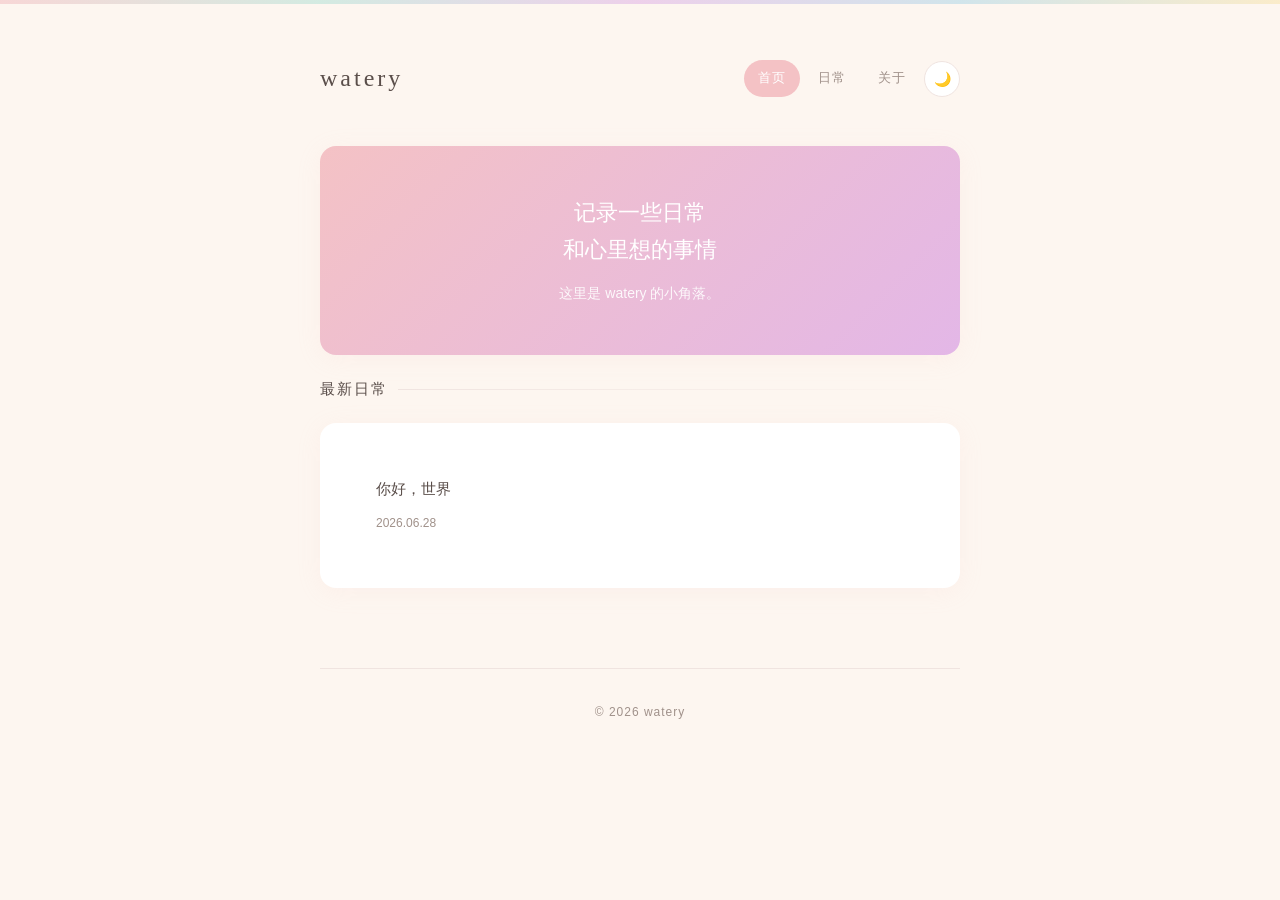
==== index.html @ 629c5b5e "init: 马卡龙风格个人网站" ====
<!DOCTYPE html>
<html lang="zh-CN">
<head>
  <meta charset="UTF-8">
  <meta name="viewport" content="width=device-width, initial-scale=1.0">
  <title>watery</title>
  <link rel="stylesheet" href="css/style.css">
</head>
<body>
  <div class="container">
    <header>
      <div class="header-inner">
        <div class="site-title"><a href="index.html">watery</a></div>
        <div class="nav-links">
          <a href="index.html" class="active">首页</a>
          <a href="journal.html">日常</a>
          <a href="about.html">关于</a>
          <button class="theme-toggle" id="themeToggle">🌙</button>
        </div>
      </div>
    </header>

    <main>
      <div class="card hero-card">
        <h1>记录一些日常<br>和心里想的事情</h1>
        <p>这里是 watery 的小角落。</p>
      </div>

      <div class="section-title">最新日常</div>

      <div class="card" id="postList">
        <div class="empty-state">加载中...</div>
      </div>
    </main>

    <footer>
      &copy; 2026 watery
    </footer>
  </div>

  <script src="js/main.js"></script>
</body>
</html>
---- css/style.css ----
:root {
  --bg: #fdf6f0;
  --bg-card: #ffffff;
  --text: #5a4e4a;
  --text-light: #a0918a;
  --pink: #f4c2c5;
  --mint: #b7e3d8;
  --lavender: #e3b7e7;
  --blue: #b3d9e8;
  --yellow: #f9e5b1;
  --border: #f0e4e0;
  --shadow: 0 4px 24px rgba(244, 194, 197, 0.12);
  --shadow-hover: 0 8px 32px rgba(244, 194, 197, 0.2);
  --radius: 16px;
  --radius-sm: 10px;
  --font-heading: "Yu Mincho", "游明朝", "Noto Serif SC", serif;
  --font-body: "Hiragino Sans", "ヒラギノ角ゴ Pro", "Noto Sans SC", -apple-system, sans-serif;
}

[data-theme="dark"] {
  --bg: #2d2528;
  --bg-card: #3d3236;
  --text: #e8ddd8;
  --text-light: #a89890;
  --pink: #d4949a;
  --mint: #8abfb4;
  --lavender: #b88cc0;
  --blue: #8aaec4;
  --yellow: #c9b88a;
  --border: #4d3e3e;
  --shadow: 0 4px 24px rgba(0, 0, 0, 0.2);
  --shadow-hover: 0 8px 32px rgba(0, 0, 0, 0.3);
}

* {
  margin: 0;
  padding: 0;
  box-sizing: border-box;
}

body {
  font-family: var(--font-body);
  background: var(--bg);
  color: var(--text);
  line-height: 1.9;
  font-size: 15px;
  transition: background 0.3s, color 0.3s;
  -webkit-font-smoothing: antialiased;
}

a {
  color: var(--pink);
  text-decoration: none;
  transition: color 0.2s;
}

a:hover {
  color: var(--lavender);
}

.container {
  max-width: 680px;
  margin: 0 auto;
  padding: 0 20px;
}

header {
  padding: 40px 0 24px;
  position: relative;
}

header::after {
  content: '';
  position: absolute;
  top: 0;
  left: 50%;
  transform: translateX(-50%);
  width: 100vw;
  height: 4px;
  background: linear-gradient(90deg, var(--pink), var(--mint), var(--lavender), var(--blue), var(--yellow));
  opacity: 0.6;
}

.header-inner {
  display: flex;
  justify-content: space-between;
  align-items: center;
  padding-top: 16px;
}

.site-title {
  font-family: var(--font-heading);
  font-size: 24px;
  font-weight: 400;
  letter-spacing: 3px;
}

.site-title a {
  color: var(--text);
}

.site-title a:hover {
  color: var(--text);
}

.nav-links {
  display: flex;
  align-items: center;
  gap: 4px;
}

.nav-links a {
  font-size: 13px;
  padding: 6px 14px;
  color: var(--text-light);
  letter-spacing: 1px;
  border-radius: 20px;
  transition: all 0.2s;
}

.nav-links a:hover {
  background: var(--pink);
  color: #fff;
}

.nav-links a.active {
  background: var(--pink);
  color: #fff;
}

.theme-toggle {
  background: var(--bg-card);
  border: 1px solid var(--border);
  color: var(--text-light);
  cursor: pointer;
  font-size: 14px;
  width: 36px;
  height: 36px;
  border-radius: 50%;
  transition: all 0.2s;
  display: flex;
  align-items: center;
  justify-content: center;
}

.theme-toggle:hover {
  border-color: var(--pink);
  color: var(--pink);
}

main {
  padding: 20px 0 60px;
}

.card {
  background: var(--bg-card);
  border-radius: var(--radius);
  box-shadow: var(--shadow);
  padding: 32px;
  margin-bottom: 20px;
  transition: box-shadow 0.3s, transform 0.2s;
}

.card:hover {
  box-shadow: var(--shadow-hover);
}

.hero-card {
  background: linear-gradient(135deg, var(--pink), var(--lavender));
  color: #fff;
  text-align: center;
  padding: 48px 32px;
}

.hero-card h1 {
  font-family: var(--font-heading);
  font-size: 22px;
  font-weight: 400;
  line-height: 1.7;
  color: #fff;
}

.hero-card p {
  margin-top: 12px;
  font-size: 14px;
  opacity: 0.9;
}

.section-title {
  font-family: var(--font-heading);
  font-size: 15px;
  font-weight: 400;
  letter-spacing: 2px;
  color: var(--text);
  margin-bottom: 20px;
  display: flex;
  align-items: center;
  gap: 10px;
}

.section-title::after {
  content: '';
  flex: 1;
  height: 1px;
  background: linear-gradient(90deg, var(--border), transparent);
}

.post-card {
  display: block;
  padding: 20px 24px;
  border-radius: var(--radius-sm);
  transition: all 0.2s;
  text-decoration: none;
}

.post-card:hover {
  background: rgba(244, 194, 197, 0.08);
}

.post-card .post-title {
  font-size: 15px;
  color: var(--text);
  display: block;
  margin-bottom: 4px;
}

.post-card .post-date {
  font-size: 12px;
  color: var(--text-light);
}

.post-card:hover .post-title {
  color: var(--pink);
}

.empty-state {
  text-align: center;
  padding: 40px 20px;
  color: var(--text-light);
  font-size: 14px;
}

.page-content {
  padding: 8px 0;
}

.page-content h2 {
  font-family: var(--font-heading);
  font-size: 17px;
  font-weight: 400;
  margin-top: 28px;
  margin-bottom: 10px;
  color: var(--text);
}

.page-content p {
  margin-bottom: 14px;
  color: var(--text);
}

.page-content .text-muted {
  color: var(--text-light);
  font-size: 13px;
}

.macaron-tag {
  display: inline-block;
  padding: 3px 12px;
  border-radius: 20px;
  font-size: 12px;
  background: var(--mint);
  color: #fff;
  margin-right: 6px;
  margin-bottom: 6px;
}

.macaron-tag.pink {
  background: var(--pink);
}

.macaron-tag.lavender {
  background: var(--lavender);
}

.macaron-tag.blue {
  background: var(--blue);
}

.macaron-tag.yellow {
  background: var(--yellow);
  color: var(--text);
}

article {
  padding: 12px 0;
}

article h1 {
  font-family: var(--font-heading);
  font-size: 21px;
  font-weight: 400;
  margin-bottom: 6px;
}

article .meta {
  color: var(--text-light);
  font-size: 12px;
  margin-bottom: 28px;
}

article p {
  margin-bottom: 18px;
  line-height: 2;
}

article hr {
  border: none;
  border-top: 1px solid var(--border);
  margin: 36px 0;
}

footer {
  padding: 32px 0;
  text-align: center;
  color: var(--text-light);
  font-size: 12px;
  letter-spacing: 1px;
  border-top: 1px solid var(--border);
}

@media (max-width: 600px) {
  .container {
    padding: 0 14px;
  }

  header {
    padding: 32px 0 16px;
  }

  .site-title {
    font-size: 20px;
  }

  .nav-links a {
    font-size: 12px;
    padding: 4px 10px;
  }

  .card {
    padding: 24px 20px;
  }

  .hero-card {
    padding: 36px 24px;
  }

  .hero-card h1 {
    font-size: 18px;
  }

  .post-card {
    padding: 16px 18px;
  }
}
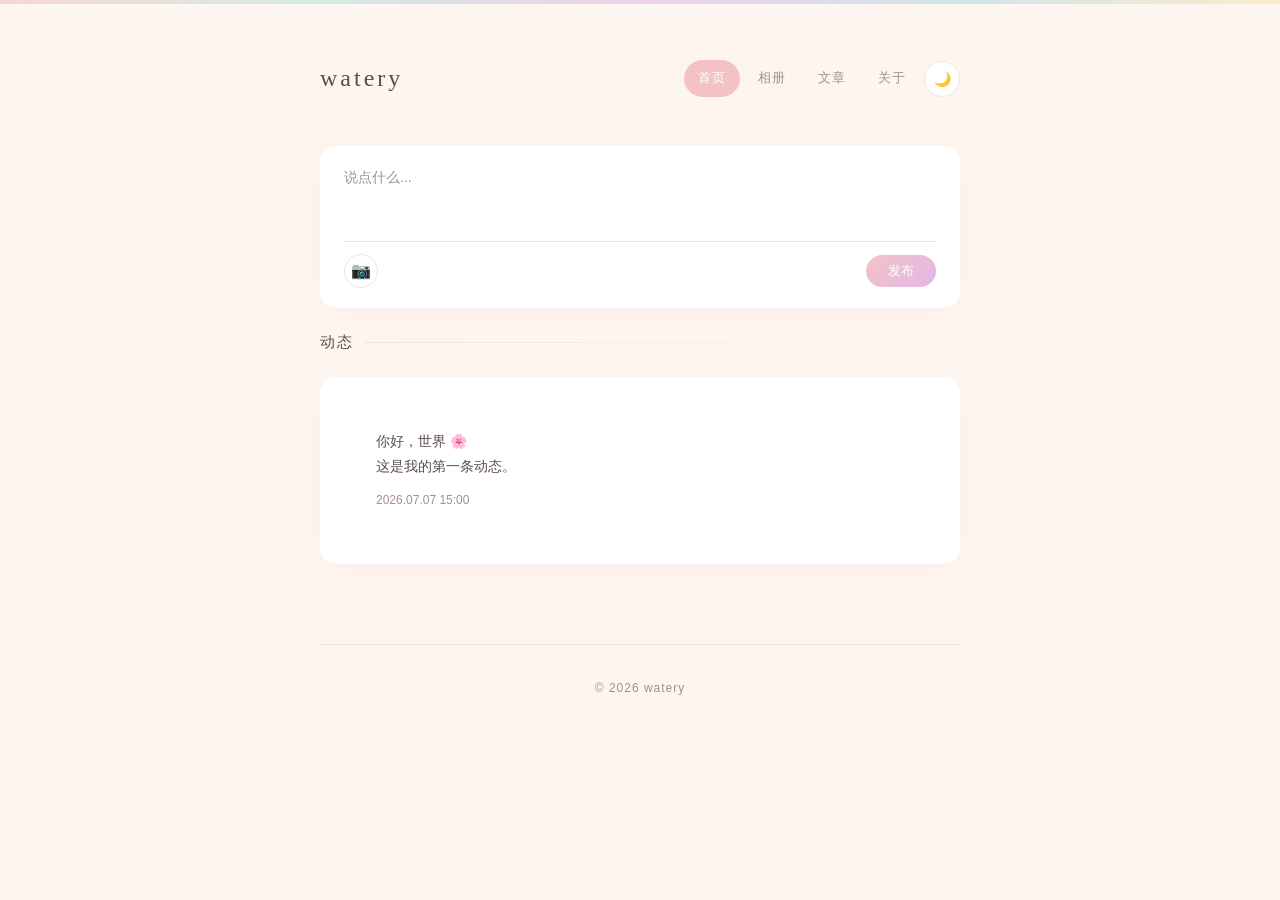
==== commit 7687ffcc: "feat: 朋友圈动态 + 相册功能" ====
--- a/index.html
+++ b/index.html
@@ -13,7 +13,8 @@
         <div class="site-title"><a href="index.html">watery</a></div>
         <div class="nav-links">
           <a href="index.html" class="active">首页</a>
-          <a href="journal.html">日常</a>
+          <a href="photos.html">相册</a>
+          <a href="journal.html">文章</a>
           <a href="about.html">关于</a>
           <button class="theme-toggle" id="themeToggle">🌙</button>
         </div>
@@ -21,14 +22,22 @@
     </header>
 
     <main>
-      <div class="card hero-card">
-        <h1>记录一些日常<br>和心里想的事情</h1>
-        <p>这里是 watery 的小角落。</p>
+      <div class="card moment-box">
+        <textarea id="momentText" placeholder="说点什么..." rows="1"></textarea>
+        <div class="image-preview" id="imagePreview"></div>
+        <div id="momentMsg" class="msg"></div>
+        <div class="moment-actions">
+          <div class="moment-actions-left">
+            <label class="moment-img-btn" title="添加照片">&#128247;</label>
+            <input type="file" id="imageInput" accept="image/*" multiple style="display:none">
+          </div>
+          <button class="moment-publish-btn" id="publishBtn">发布</button>
+        </div>
       </div>
 
-      <div class="section-title">最新日常</div>
+      <div class="section-title">动态</div>
 
-      <div class="card" id="postList">
+      <div class="card" id="momentsFeed">
         <div class="empty-state">加载中...</div>
       </div>
     </main>
@@ -38,6 +47,28 @@
     </footer>
   </div>
 
+  <div class="lightbox" id="lightbox">
+    <img id="lightboxImg" src="" alt="">
+  </div>
+
+  <div class="token-modal" id="tokenModal">
+    <div class="token-modal-content">
+      <h2>首次使用需要设置</h2>
+      <p>在 GitHub 创建一个访问令牌，就能在这里直接发布了。</p>
+      <ol>
+        <li>打开 <a href="https://github.com/settings/tokens" target="_blank">github.com/settings/tokens</a></li>
+        <li>点 <strong>Generate new token (classic)</strong></li>
+        <li>Note 填 <code>watery-site</code></li>
+        <li>Expiration 选 <strong>No expiration</strong></li>
+        <li>勾选 <strong>repo</strong>（一整栏）</li>
+        <li>点 <strong>Generate token</strong></li>
+        <li>复制生成的令牌（ghp_ 开头）</li>
+      </ol>
+      <input type="password" id="tokenInput" placeholder="粘贴你的 GitHub 令牌">
+      <button class="btn btn-primary" onclick="confirmToken()">确认</button>
+    </div>
+  </div>
+
   <script src="js/main.js"></script>
 </body>
 </html>
--- a/css/style.css
+++ b/css/style.css
@@ -319,6 +319,277 @@
   margin: 36px 0;
 }
 
+.moment-box {
+  padding: 20px 24px;
+}
+
+.moment-box textarea {
+  width: 100%;
+  border: none;
+  background: transparent;
+  color: var(--text);
+  font-family: var(--font-body);
+  font-size: 14px;
+  line-height: 1.7;
+  resize: none;
+  outline: none;
+  min-height: 44px;
+}
+
+.moment-box textarea::placeholder {
+  color: var(--text-light);
+}
+
+.moment-actions {
+  display: flex;
+  justify-content: space-between;
+  align-items: center;
+  margin-top: 12px;
+  padding-top: 12px;
+  border-top: 1px solid var(--border);
+}
+
+.moment-actions-left {
+  display: flex;
+  align-items: center;
+  gap: 8px;
+}
+
+.moment-img-btn {
+  background: none;
+  border: 1px solid var(--border);
+  border-radius: 50%;
+  width: 34px;
+  height: 34px;
+  cursor: pointer;
+  font-size: 16px;
+  display: flex;
+  align-items: center;
+  justify-content: center;
+  color: var(--text-light);
+  transition: all 0.2s;
+}
+
+.moment-img-btn:hover {
+  border-color: var(--pink);
+  color: var(--pink);
+}
+
+.moment-publish-btn {
+  padding: 7px 22px;
+  border-radius: 20px;
+  border: none;
+  background: linear-gradient(135deg, var(--pink), var(--lavender));
+  color: #fff;
+  font-size: 13px;
+  cursor: pointer;
+  transition: opacity 0.2s;
+}
+
+.moment-publish-btn:hover {
+  opacity: 0.85;
+}
+
+.moment-publish-btn:disabled {
+  opacity: 0.5;
+  cursor: not-allowed;
+}
+
+.image-preview {
+  display: flex;
+  gap: 8px;
+  flex-wrap: wrap;
+  margin-top: 10px;
+}
+
+.image-preview img {
+  width: 60px;
+  height: 60px;
+  object-fit: cover;
+  border-radius: 8px;
+  border: 1px solid var(--border);
+}
+
+.moment-item {
+  padding: 20px 24px;
+  border-bottom: 1px solid var(--border);
+}
+
+.moment-item:last-child {
+  border-bottom: none;
+}
+
+.moment-text {
+  font-size: 14px;
+  line-height: 1.8;
+  color: var(--text);
+  white-space: pre-wrap;
+  word-break: break-word;
+}
+
+.moment-images {
+  display: grid;
+  grid-template-columns: repeat(3, 1fr);
+  gap: 6px;
+  margin-top: 12px;
+}
+
+.moment-images img {
+  width: 100%;
+  aspect-ratio: 1;
+  object-fit: cover;
+  border-radius: 8px;
+  cursor: pointer;
+  transition: opacity 0.2s;
+}
+
+.moment-images img:hover {
+  opacity: 0.85;
+}
+
+.moment-images:has(img:only-child) {
+  grid-template-columns: 1fr;
+  max-width: 60%;
+}
+
+.moment-images:has(img:nth-child(2):last-child) {
+  grid-template-columns: 1fr 1fr;
+}
+
+.moment-date {
+  font-size: 12px;
+  color: var(--text-light);
+  margin-top: 10px;
+}
+
+.lightbox {
+  display: none;
+  position: fixed;
+  inset: 0;
+  background: rgba(0,0,0,0.85);
+  z-index: 1000;
+  justify-content: center;
+  align-items: center;
+  cursor: pointer;
+}
+
+.lightbox.active {
+  display: flex;
+}
+
+.lightbox img {
+  max-width: 90vw;
+  max-height: 90vh;
+  object-fit: contain;
+  border-radius: 8px;
+}
+
+.photo-grid {
+  display: grid;
+  grid-template-columns: repeat(3, 1fr);
+  gap: 8px;
+}
+
+.photo-grid img {
+  width: 100%;
+  aspect-ratio: 1;
+  object-fit: cover;
+  border-radius: var(--radius-sm);
+  cursor: pointer;
+  transition: opacity 0.2s;
+}
+
+.photo-grid img:hover {
+  opacity: 0.85;
+}
+
+.photo-empty {
+  text-align: center;
+  padding: 60px 20px;
+  color: var(--text-light);
+  font-size: 14px;
+}
+
+.token-modal {
+  display: none;
+  position: fixed;
+  inset: 0;
+  background: rgba(0,0,0,0.5);
+  z-index: 999;
+  justify-content: center;
+  align-items: center;
+  padding: 20px;
+}
+
+.token-modal.active {
+  display: flex;
+}
+
+.token-modal-content {
+  background: var(--bg-card);
+  border-radius: var(--radius);
+  box-shadow: var(--shadow-hover);
+  padding: 32px;
+  max-width: 460px;
+  width: 100%;
+  max-height: 80vh;
+  overflow-y: auto;
+}
+
+.token-modal-content h2 {
+  font-family: var(--font-heading);
+  font-size: 17px;
+  font-weight: 400;
+  margin-bottom: 12px;
+}
+
+.token-modal-content p {
+  font-size: 13px;
+  color: var(--text-light);
+  line-height: 1.7;
+  margin-bottom: 12px;
+}
+
+.token-modal-content ol {
+  font-size: 13px;
+  color: var(--text-light);
+  padding-left: 20px;
+  line-height: 1.9;
+  margin-bottom: 16px;
+}
+
+.token-modal-content input {
+  width: 100%;
+  padding: 10px 14px;
+  border: 1px solid var(--border);
+  border-radius: var(--radius-sm);
+  background: var(--bg);
+  color: var(--text);
+  font-family: monospace;
+  font-size: 13px;
+  outline: none;
+  margin-bottom: 12px;
+}
+
+.token-modal-content input:focus {
+  border-color: var(--pink);
+}
+
+.token-modal-content .btn {
+  width: 100%;
+}
+
+.token-modal-close {
+  position: absolute;
+  top: 12px;
+  right: 16px;
+  background: none;
+  border: none;
+  font-size: 22px;
+  color: var(--text-light);
+  cursor: pointer;
+}
+
 footer {
   padding: 32px 0;
   text-align: center;
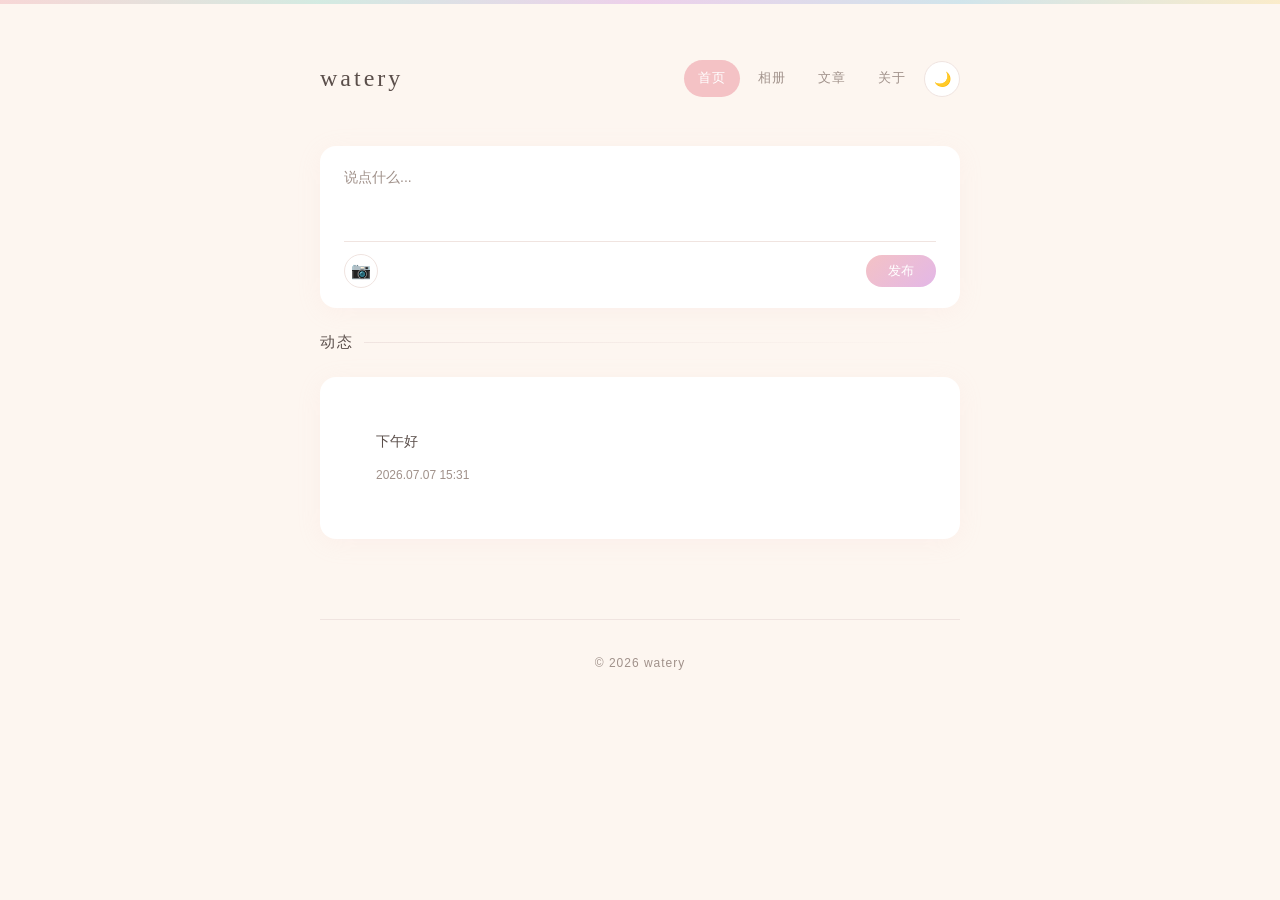
==== commit e4363ddd: "fix: 照片按钮点击无响应" ====
--- a/index.html
+++ b/index.html
@@ -28,7 +28,7 @@
         <div id="momentMsg" class="msg"></div>
         <div class="moment-actions">
           <div class="moment-actions-left">
-            <label class="moment-img-btn" title="添加照片">&#128247;</label>
+            <label class="moment-img-btn" title="添加照片" for="imageInput">&#128247;</label>
             <input type="file" id="imageInput" accept="image/*" multiple style="display:none">
           </div>
           <button class="moment-publish-btn" id="publishBtn">发布</button>
